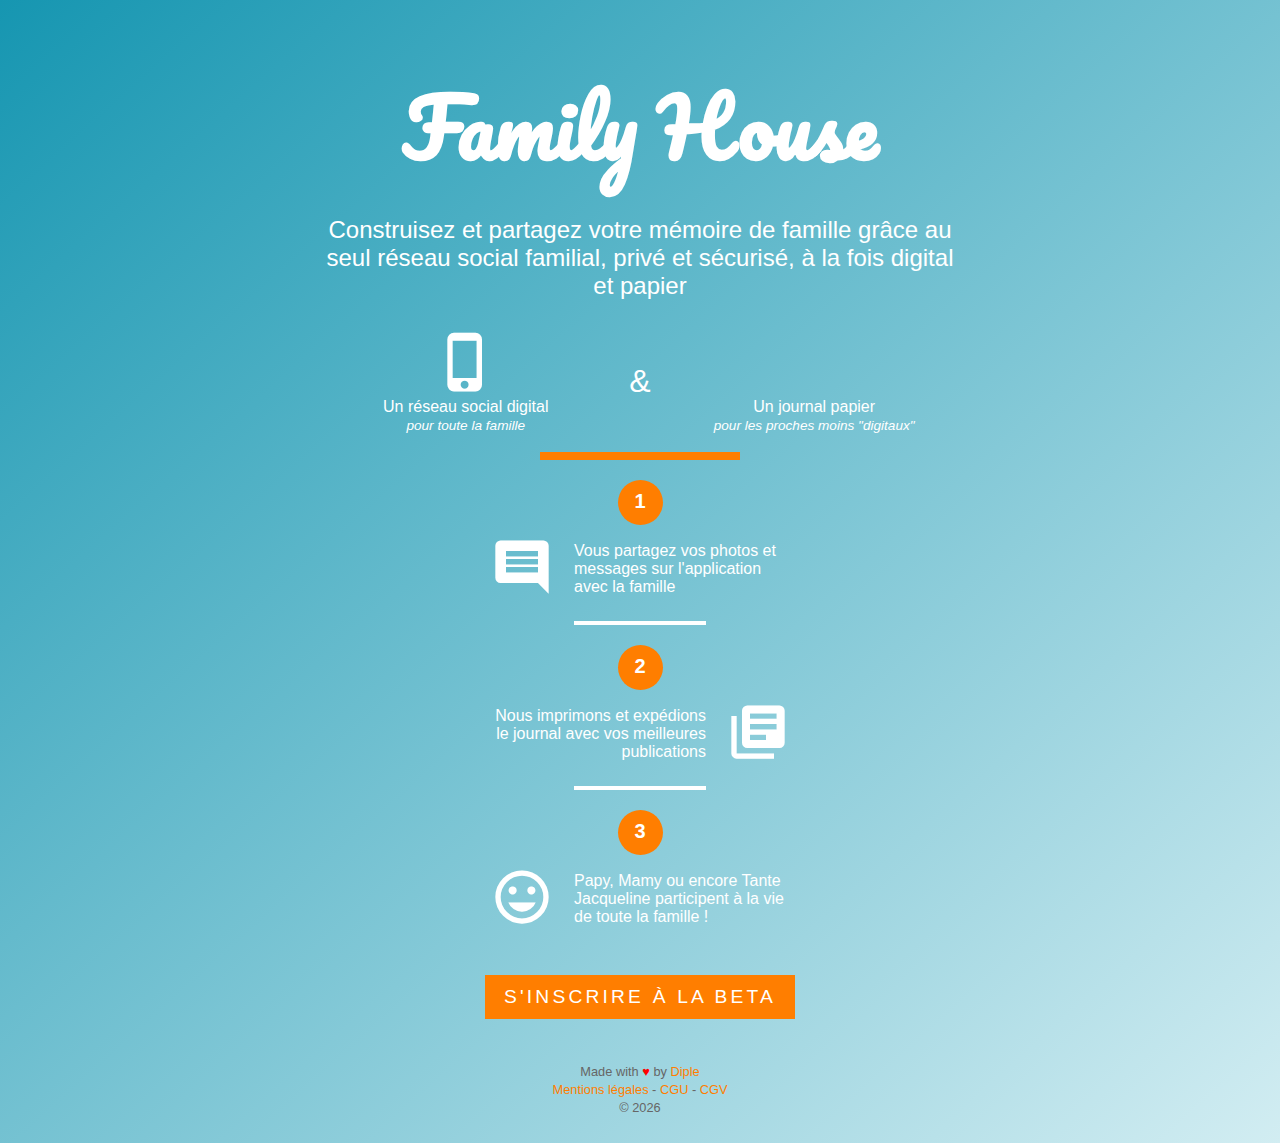
==== index.html @ 70442699 "Build from VSTS 74" ====
<!DOCTYPE html>
<!--[if lt IE 9 ]><html class="no-js oldie" lang="en"> <![endif]-->
<!--[if IE 9 ]><html class="no-js oldie ie9" lang="en"> <![endif]-->
<!--[if (gte IE 9)|!(IE)]><!-->
<html class="no-js" lang="fr">
<!--<![endif]-->

<head>
    <!-- Global site tag (gtag.js) - Google Analytics -->
    <script async src="https://www.googletagmanager.com/gtag/js?id=UA-122687846-2"></script>
    <script>
        window.dataLayer = window.dataLayer || [];
        function gtag() { dataLayer.push(arguments); }
        gtag('js', new Date());

        gtag('config', 'UA-122687846-2');
    </script>

    <!--- basic page needs
    ================================================== -->
    <meta charset="utf-8">
    <title>Family House</title>
    <meta name="description" content="Construisez et partagez votre mémoire de famille grâce au seul réseau social digital et papier, à destination de toute la famille.">
    <meta name="keywords" content="famille,mémoire,journal,réseau,social,ios,android">
    <meta name="author" content="Diple">

    <meta property="og:title" content="Family House">
    <meta property="og:description" content="Construisez et partagez votre mémoire de famille grâce au seul réseau social digital et papier, à destination de toute la famille.">
    <meta property="og:image" content="https://familyhouse.app/images/familyhouse_banner.jpg">
    <meta property="og:url" content="https://familyhouse.app">
    <meta name="twitter:card" content="summary_large_image">
    <meta property="og:site_name" content="Family House">
    <meta property="og:type" content="website" />
    <meta name="twitter:image:alt" content="Family House">

    <!-- mobile specific metas
    ================================================== -->
    <meta name="viewport" content="width=device-width, initial-scale=1">

    <!-- favicons
    ================================================== -->
    <link rel="shortcut icon" href="favicon.ico" type="image/x-icon">
    <link rel="icon" href="favicon.ico" type="image/x-icon">
<link rel="shortcut icon" href="/favicon.ico"><link href="/app.84ae595b12777302c37a.css" rel="stylesheet"></head>

<body>
    <div class="main">
        <div class="main-content">
            <h1 class="main-content__title">Family House</h1>
            <h2 class="main-content__subtitle">Construisez et partagez votre mémoire de famille grâce au seul réseau social familial, privé et sécurisé, à la fois digital et papier</h2>
            <div class="main-content__description">
                <div class="main-content__description-section col-40">
                    <i class="material-icons mi-4">
                        phone_iphone
                    </i><br/>
                    <label>Un réseau social digital</label><br/>
                    <em>pour toute la famille</em>
                </div>
                <div class="main-content__description-section">
                    <label class="label-2">&amp;</label>
                </div>
                <div class="main-content__description-section col-40">
                    <i class="material-icons mi-4">
                        file_copy
                    </i><br/>
                    <label>Un journal papier</label><br/>
                    <em>pour les proches moins "digitaux"</em>
                </div>
            </div>
            <hr/>
            <div class="main-content__steps">
                <div class="main-content__step__number">1</div>
                <div class="main-content__step">
                    <div class="main-content__step__icon right">
                        <i class="material-icons mi-4">
                            comment
                        </i>
                    </div>
                    <div class="main-content__step__description left">Vous partagez vos photos et messages sur l'application avec la
                        famille
                    </div>
                </div>
                <hr class="hr--small" />
                <div class="main-content__step__number">2</div>
                <div class="main-content__step--reverse">
                    <div class="main-content__step__icon left">
                        <i class="material-icons mi-4">library_books</i>
                    </div>
                    <div class="main-content__step__description right">
                        Nous imprimons et expédions le journal avec vos meilleures publications
                    </div>
                </div>
                <hr class="hr--small" />
                <div class="main-content__step__number">3</div>
                <div class="main-content__step">
                    <div class="main-content__step__icon right"><i class="material-icons mi-4">
                            tag_faces
                        </i></div>
                    <div class="main-content__step__description left">Papy, Mamy ou encore Tante Jacqueline participent à
                        la vie de toute la famille !</div>
                </div>
            </div>
            <a class="main-content__contact btn" href="https://my.sendinblue.com/users/subscribe/js_id/3mv9p/id/1" target="_blank">S'inscrire
                à la BETA</a><br/>
            <!-- <em>Promis, c'est gratuit &#9786;</em> -->
            <div class="main-content_footer">
                Made with
                <span style="color:red;">&hearts;</span> by
                <a href="https://diple.io" target="_blank">Diple</a><br/>
                <a href="./mentions.html" target="_blank">Mentions légales</a> - <a href="./cgu.html" target="_blank">CGU</a> - <a href="./cgv.html" target="_blank">CGV</a><br/>
                <span id="copyright-date"></span>
            </div>
        </div>
    </div>
<script type="text/javascript" src="/app.bundle.js"></script></body>

</html>
---- app.84ae595b12777302c37a.css ----
@import url(https://fonts.googleapis.com/css?family=Pacifico);@import url(https://fonts.googleapis.com/css?family=Material+Icons);body,html{height:100%;margin:0}body{color:#fff;font-family:-apple-system,BlinkMacSystemFont,Segoe UI,Roboto,Oxygen,Ubuntu,Cantarell,Open Sans,Helvetica Neue,sans-serif;margin:0;padding:0}a,a:active,a:focus,a:hover,a:visited{color:#ff7e00;text-decoration:none}.main,.main--small{background-image:linear-gradient(to bottom right,#1696b1,#d2edf2);bottom:0;display:flex;left:0;right:0;top:0}iframe{height:100%;min-height:800px;width:100%}.main--small{position:absolute}.main-content{margin:auto;padding:1em 2em;text-align:center;width:80%}.main-content_frame{min-height:800px}.main-content.full{padding:0;width:100%}.main-content__title{font-family:Pacifico,cursive;font-size:2.6em;margin-bottom:0;margin-top:.5em}.full>.main-content__title{font-family:Pacifico,cursive;font-size:2.6em;margin-bottom:.2em;margin-top:.2em}.main-content__subtitle{font-weight:200}.main-content__description{align-items:center;display:flex;flex-flow:row nowrap;justify-content:center;width:100%}.main-content__description-section{margin:10px auto;text-align:center}.main-content__description-section em{font-size:.85em}.main-content__steps{align-items:center;display:flex;flex-direction:column;justify-content:center;margin-bottom:20px;width:100%}.main-content__step{flex-direction:row}.main-content__step,.main-content__step--reverse{align-content:center;align-items:center;display:flex;width:90%}.main-content__step--reverse{flex-direction:row-reverse}.main-content__step__description,.main-content__step__icon{padding:10px}.material-icons.mi-4{font-size:4em}.material-icons.mi-2{font-size:2em}.main-content__quote{margin-left:0;margin-right:0;text-align:justify}.main-content__quote-title{font-size:1.25em;font-weight:700}.left{text-align:left}.right{text-align:right}.btn{-webkit-transition:all .3s ease-in-out;background-color:#ff7e00;border:.2rem solid #ff7e00;color:#fff;cursor:pointer;display:inline-block;font-family:montserrat-medium,sans-serif;letter-spacing:.2rem;line-height:2em;padding:0 1rem;text-align:center;text-decoration:none;text-transform:uppercase;transition:all .3s ease-in-out}.label-2{font-size:2em}a.btn:active,a.btn:focus,a.btn:hover,a.btn:visited{color:#fff}.main-content__contact{font-size:.9em;margin-bottom:.25em;margin-top:.25em}.main-content_footer{color:#666;font-size:.8em;line-height:18px;margin:3em 0 10px}.main-content__quote-example{color:#666}.main-content__step__number{background-color:#ff7e00;border-radius:45px;font-size:20px;font-weight:700;height:25px;padding:10px;width:25px}hr{border:4px solid #ff7e00;width:30%}hr,hr.hr--small{margin-bottom:20px}hr.hr--small{border:2px solid #fff;width:20%}.col-40{width:40%}@media screen and (min-width:321px){.main-content__title{font-size:3em}.main-content__contact{font-size:1em;margin-top:.63em}}@media screen and (min-width:400px){.main-content__title{font-size:3.2em}.main-content__contact{font-size:1.2em;margin-top:.63em}}@media screen and (min-width:600px){.main-content__title{font-size:5em}.main-content__contact{font-size:1.1em;margin-top:.63em}.main-content__step,.main-content__step--reverse{width:50%}.main-content{width:75%}}@media screen and (min-width:900px){.main-content{width:50%}.main-content__contact{font-size:1.2em}}
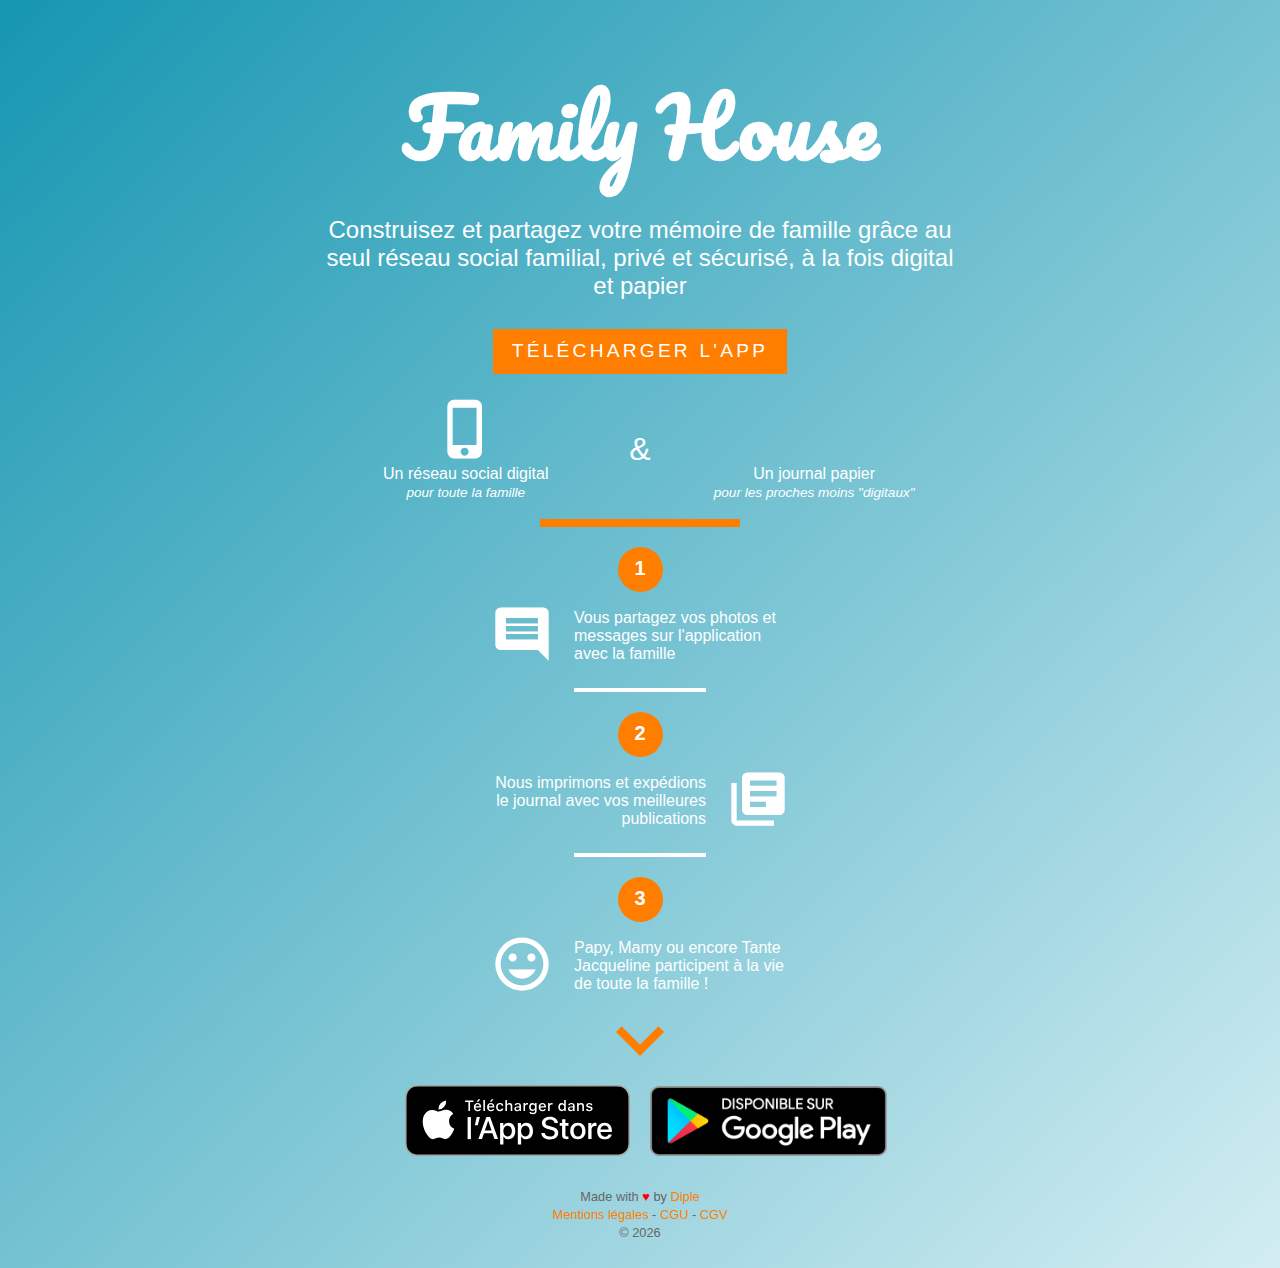
==== commit ce6ff5c3: "Build from VSTS 80" ====
--- a/index.html
+++ b/index.html
@@ -41,13 +41,14 @@
     ================================================== -->
     <link rel="shortcut icon" href="favicon.ico" type="image/x-icon">
     <link rel="icon" href="favicon.ico" type="image/x-icon">
-<link rel="shortcut icon" href="/favicon.ico"><link href="/app.84ae595b12777302c37a.css" rel="stylesheet"></head>
+<link rel="shortcut icon" href="/favicon.ico"><link href="/app.f13715e7138ddb355aa1.css" rel="stylesheet"></head>
 
 <body>
     <div class="main">
         <div class="main-content">
             <h1 class="main-content__title">Family House</h1>
             <h2 class="main-content__subtitle">Construisez et partagez votre mémoire de famille grâce au seul réseau social familial, privé et sécurisé, à la fois digital et papier</h2>
+            <a class="main-content__contact btn" id="download" href="#app-links">Télécharger l'app</a><br/>
             <div class="main-content__description">
                 <div class="main-content__description-section col-40">
                     <i class="material-icons mi-4">
@@ -99,10 +100,18 @@
                     <div class="main-content__step__description left">Papy, Mamy ou encore Tante Jacqueline participent à
                         la vie de toute la famille !</div>
                 </div>
+                <div class="main-content__step__down"><i class="material-icons mi-6">
+                        keyboard_arrow_down
+                    </i></div>
             </div>
-            <a class="main-content__contact btn" href="https://my.sendinblue.com/users/subscribe/js_id/3mv9p/id/1" target="_blank">S'inscrire
-                à la BETA</a><br/>
-            <!-- <em>Promis, c'est gratuit &#9786;</em> -->
+            <div class="main-content_app" id="app-links">
+                <div class="main-content_app-section main-content_app-section--left col-50">
+                        <a id="download-apple" href='#app-links'><img class="image--responsive" alt="Télécharger sur l'AppStore" src='./images/app_store.svg'/></a>
+                </div>
+                <div class="main-content_app-section main-content_app-section--right col-50">
+                    <a href='https://play.google.com/store/apps/details?id=com.plsgd.Kudu&utm_source=site&pcampaignid=MKT-Other-global-all-co-prtnr-py-PartBadge-Mar2515-1'><img class="image--responsive--google"  alt='Disponible sur Google Play' src='./images/play_store.png'/></a>
+                </div>
+            </div>
             <div class="main-content_footer">
                 Made with
                 <span style="color:red;">&hearts;</span> by
--- a/app.f13715e7138ddb355aa1.css
+++ b/app.f13715e7138ddb355aa1.css
@@ -0,0 +1 @@
+@import url(https://fonts.googleapis.com/css?family=Pacifico);@import url(https://fonts.googleapis.com/css?family=Material+Icons);body,html{height:100%;margin:0}body{color:#fff;font-family:-apple-system,BlinkMacSystemFont,Segoe UI,Roboto,Oxygen,Ubuntu,Cantarell,Open Sans,Helvetica Neue,sans-serif;margin:0;padding:0}a,a:active,a:focus,a:hover,a:visited{color:#ff7e00;text-decoration:none}.main,.main--small{background-image:linear-gradient(to bottom right,#1696b1,#d2edf2);bottom:0;display:flex;left:0;right:0;top:0}iframe{background-color:#fff;height:100%;min-height:800px;width:100%}.main--small{position:absolute}.main-content{margin:auto;padding:1em 2em;text-align:center;width:80%}.main-content_frame{min-height:800px}.main-content.full{padding:0;width:100%}.main-content__title{font-family:Pacifico,cursive;font-size:2.6em;margin-bottom:0;margin-top:.5em}.full>.main-content__title{font-family:Pacifico,cursive;font-size:2.6em;margin-bottom:.2em;margin-top:.2em}.main-content__subtitle{font-weight:200}.main-content__description,.main-content_app{align-items:center;display:flex;flex-flow:row nowrap;justify-content:center;width:100%}.main-content_app{flex-direction:column}.main-content__description-section{margin:10px auto;text-align:center}.main-content_app-section{margin:0 10px 15px;text-align:center;width:100%}.main-content_app-section>a>.image--responsive,.main-content_app-section>a>.image--responsive--google{width:75%}.main-content__description-section em{font-size:.85em}.main-content__steps{align-items:center;display:flex;flex-direction:column;justify-content:center;width:100%}.main-content__step{flex-direction:row}.main-content__step,.main-content__step--reverse{align-content:center;align-items:center;display:flex;width:90%}.main-content__step--reverse{flex-direction:row-reverse}.main-content__step__description,.main-content__step__icon{padding:10px}.main-content__step__down{color:#ff7e00;margin:-15px 0 -10px}.material-icons.mi-6{font-size:6em}.material-icons.mi-4{font-size:4em}.material-icons.mi-2{font-size:2em}.main-content__quote{margin-left:0;margin-right:0;text-align:justify}.main-content__quote-title{font-size:1.25em;font-weight:700}.image--responsive{width:100%}.left{text-align:left}.right{text-align:right}.btn{-webkit-transition:all .3s ease-in-out;background-color:#ff7e00;border:.2rem solid #ff7e00;color:#fff;cursor:pointer;display:inline-block;font-family:montserrat-medium,sans-serif;letter-spacing:.2rem;line-height:2em;padding:0 1rem;text-align:center;text-decoration:none;text-transform:uppercase;transition:all .3s ease-in-out}.label-2{font-size:2em}a.btn:active,a.btn:focus,a.btn:hover,a.btn:visited{color:#fff}.main-content__contact{font-size:.9em;margin-bottom:.7em;margin-top:.25em}.main-content_footer{color:#666;font-size:.8em;line-height:18px;margin:1em 0 10px}.main-content__quote-example{color:#666}.main-content__step__number{background-color:#ff7e00;border-radius:45px;font-size:20px;font-weight:700;height:25px;padding:10px;width:25px}hr{border:4px solid #ff7e00;width:30%}hr,hr.hr--small{margin-bottom:20px}hr.hr--small{border:2px solid #fff;width:20%}.col-40{width:40%}@media screen and (min-width:321px){.main-content__title{font-size:3em}.main-content__contact{font-size:1em;margin-top:.63em}}@media screen and (min-width:400px){.main-content__title{font-size:3.2em}.main-content__contact{font-size:1.2em;margin-top:.5em}.main-content_app{flex-direction:row}.main-content_app-section--left{text-align:right}.main-content_app-section--right{text-align:left}.main-content_app-section>a>.image--responsive--google{width:79%}}@media screen and (min-width:600px){.main-content__title{font-size:5em}.main-content__contact{font-size:1.1em;margin-top:.5em}.main-content__step,.main-content__step--reverse{width:50%}.main-content{width:75%}}@media screen and (min-width:900px){.main-content{width:50%}.main-content__contact{font-size:1.2em}}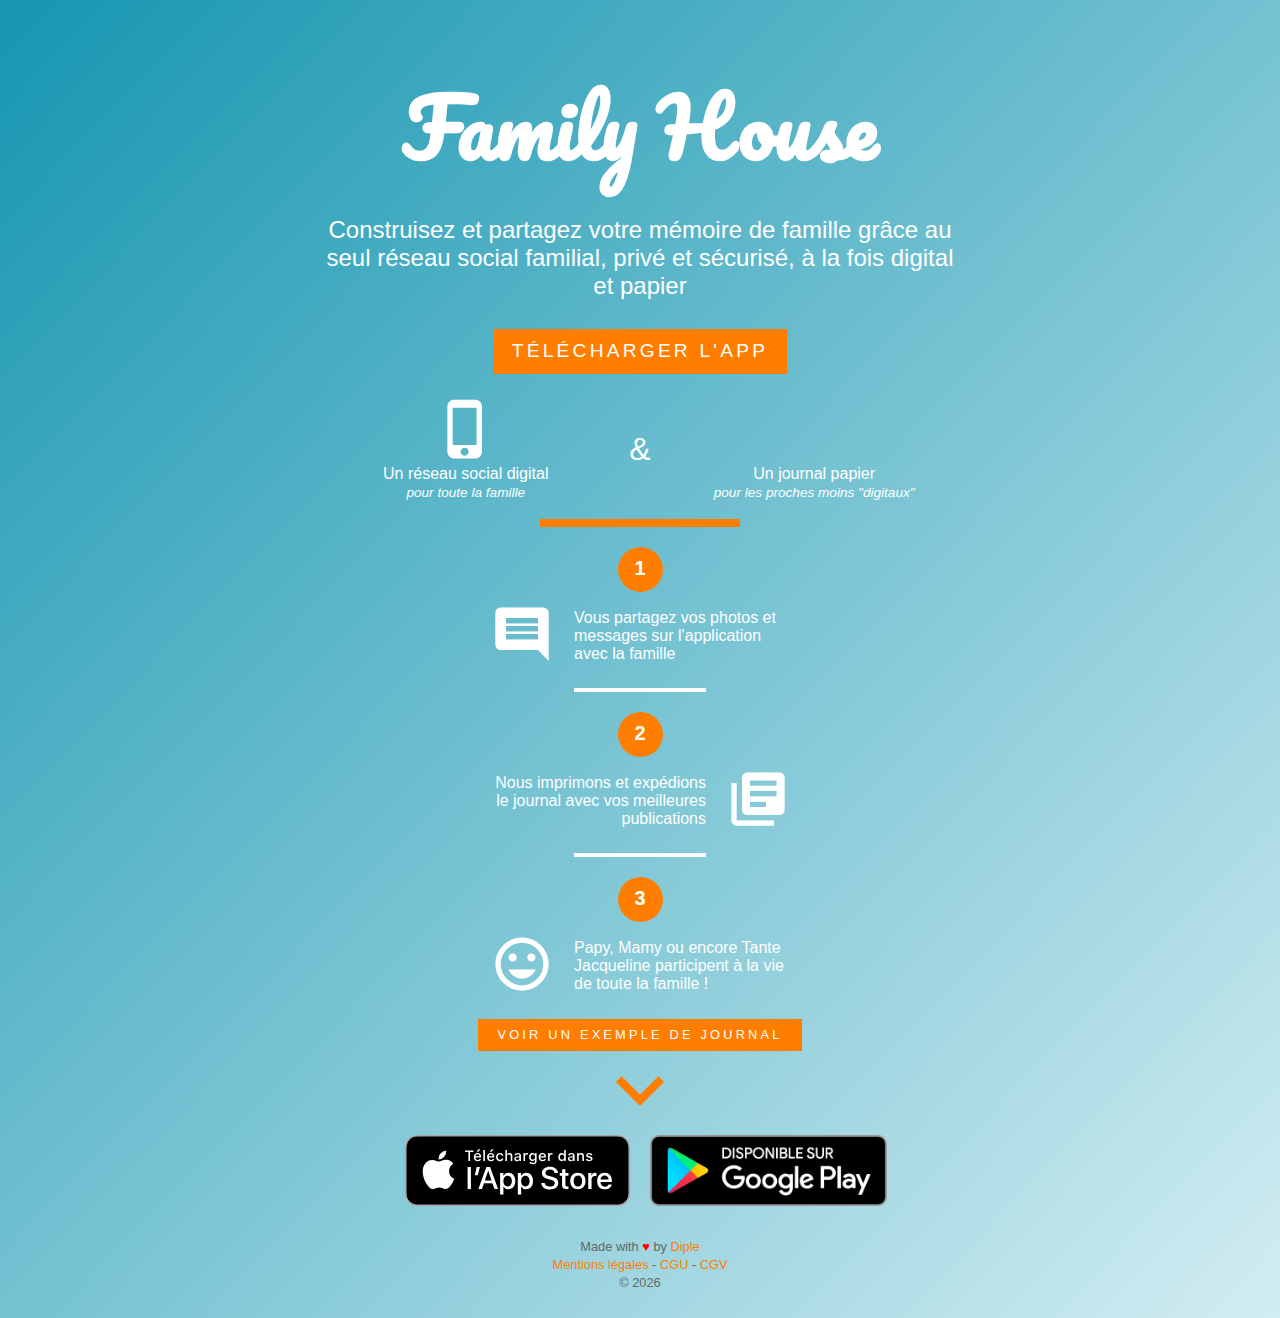
==== commit 2b659f14: "Build from VSTS 85" ====
--- a/index.html
+++ b/index.html
@@ -41,7 +41,10 @@
     ================================================== -->
     <link rel="shortcut icon" href="favicon.ico" type="image/x-icon">
     <link rel="icon" href="favicon.ico" type="image/x-icon">
-<link rel="shortcut icon" href="/favicon.ico"><link href="/app.f13715e7138ddb355aa1.css" rel="stylesheet"></head>
+    <link rel="apple-touch-icon" sizes="180x180" href="apple-touch-icon.png">
+    <link rel="mask-icon" href="safari-pinned-tab.svg" color="#1faece">
+    <meta name="msapplication-TileColor" content="#1faece">
+<link rel="shortcut icon" href="/favicon.ico"><link href="/app.ed220a328ee6c96ee160.css" rel="stylesheet"></head>
 
 <body>
     <div class="main">
@@ -100,13 +103,14 @@
                     <div class="main-content__step__description left">Papy, Mamy ou encore Tante Jacqueline participent à
                         la vie de toute la famille !</div>
                 </div>
+                <a class="main-content__journal btn" target="_blank" href="https://familyhouse.app/docs/family-house_lefebvre_journal.pdf">Voir un exemple de journal</a>
                 <div class="main-content__step__down"><i class="material-icons mi-6">
                         keyboard_arrow_down
                     </i></div>
             </div>
             <div class="main-content_app" id="app-links">
                 <div class="main-content_app-section main-content_app-section--left col-50">
-                        <a id="download-apple" href='#app-links'><img class="image--responsive" alt="Télécharger sur l'AppStore" src='./images/app_store.svg'/></a>
+                        <a href='https://itunes.apple.com/us/app/family-house/id1404277106?ls=1&mt=8'><img class="image--responsive" alt="Télécharger sur l'AppStore" src='./images/app_store.svg'/></a>
                 </div>
                 <div class="main-content_app-section main-content_app-section--right col-50">
                     <a href='https://play.google.com/store/apps/details?id=com.plsgd.Kudu&utm_source=site&pcampaignid=MKT-Other-global-all-co-prtnr-py-PartBadge-Mar2515-1'><img class="image--responsive--google"  alt='Disponible sur Google Play' src='./images/play_store.png'/></a>
--- a/app.ed220a328ee6c96ee160.css
+++ b/app.ed220a328ee6c96ee160.css
@@ -0,0 +1 @@
+@import url(https://fonts.googleapis.com/css?family=Pacifico);@import url(https://fonts.googleapis.com/css?family=Material+Icons);body,html{height:100%;margin:0}body{color:#fff;font-family:-apple-system,BlinkMacSystemFont,Segoe UI,Roboto,Oxygen,Ubuntu,Cantarell,Open Sans,Helvetica Neue,sans-serif;margin:0;padding:0}a,a:active,a:focus,a:hover,a:visited{color:#ff7e00;text-decoration:none}.main,.main--small{background-image:linear-gradient(to bottom right,#1696b1,#d2edf2);bottom:0;display:flex;left:0;right:0;top:0}iframe{background-color:#fff;height:100%;min-height:800px;width:100%}.main--small{position:absolute}.main-content{margin:auto;padding:1em 2em;text-align:center;width:80%}.main-content_frame{min-height:800px}.main-content.full{padding:0;width:100%}.main-content__title{font-family:Pacifico,cursive;font-size:2.6em;margin-bottom:0;margin-top:.5em}.full>.main-content__title{font-family:Pacifico,cursive;font-size:2.6em;margin-bottom:.2em;margin-top:.2em}.main-content__subtitle{font-weight:200}.main-content__description,.main-content_app{align-items:center;display:flex;flex-flow:row nowrap;justify-content:center;width:100%}.main-content_app{flex-direction:column}.main-content__description-section{margin:10px auto;text-align:center}.main-content_app-section{margin:0 10px 15px;text-align:center;width:100%}.main-content_app-section>a>.image--responsive,.main-content_app-section>a>.image--responsive--google{width:75%}.main-content__description-section em{font-size:.85em}.main-content__steps{align-items:center;display:flex;flex-direction:column;justify-content:center;width:100%}.main-content__step{flex-direction:row}.main-content__step,.main-content__step--reverse{align-content:center;align-items:center;display:flex;width:90%}.main-content__step--reverse{flex-direction:row-reverse}.main-content__step__description,.main-content__step__icon{padding:10px}.main-content__step__down{color:#ff7e00;margin:-15px 0 -10px}.material-icons.mi-6{font-size:6em}.material-icons.mi-4{font-size:4em}.material-icons.mi-2{font-size:2em}.main-content__quote{margin-left:0;margin-right:0;text-align:justify}.main-content__quote-title{font-size:1.25em;font-weight:700}.image--responsive{width:100%}.left{text-align:left}.right{text-align:right}.btn{-webkit-transition:all .3s ease-in-out;background-color:#ff7e00;border:.2rem solid #ff7e00;color:#fff;cursor:pointer;display:inline-block;font-family:montserrat-medium,sans-serif;letter-spacing:.2rem;line-height:2em;padding:0 1rem;text-align:center;text-decoration:none;text-transform:uppercase;transition:all .3s ease-in-out}.label-2{font-size:2em}a.btn:active,a.btn:focus,a.btn:hover,a.btn:visited{color:#fff}.main-content__contact,.main-content__journal{font-size:.9em;margin-bottom:.7em;margin-top:.25em}.main-content__journal{font-size:.6em;margin-top:.7em}.main-content_footer{color:#666;font-size:.8em;line-height:18px;margin:1em 0 10px}.main-content__quote-example{color:#666}.main-content__step__number{background-color:#ff7e00;border-radius:45px;font-size:20px;font-weight:700;height:25px;padding:10px;width:25px}hr{border:4px solid #ff7e00;width:30%}hr,hr.hr--small{margin-bottom:20px}hr.hr--small{border:2px solid #fff;width:20%}.col-40{width:40%}@media screen and (min-width:321px){.main-content__title{font-size:3em}.main-content__contact{font-size:1em;margin-top:.63em}.main-content__journal{font-size:.7em;margin-top:.7em}}@media screen and (min-width:400px){.main-content__title{font-size:3.2em}.main-content__contact{font-size:1.2em;margin-top:.5em}.main-content__journal{font-size:.8em;margin-top:.7em}.main-content_app{flex-direction:row}.main-content_app-section--left{text-align:right}.main-content_app-section--right{text-align:left}.main-content_app-section>a>.image--responsive--google{width:79%}}@media screen and (min-width:600px){.main-content__title{font-size:5em}.main-content__contact{font-size:1.1em;margin-top:.5em}.main-content__journal{font-size:.75em;margin-top:.7em}.main-content__step,.main-content__step--reverse{width:50%}.main-content{width:75%}}@media screen and (min-width:900px){.main-content{width:50%}.main-content__contact{font-size:1.2em}.main-content__journal{font-size:.8em;margin-top:.7em}}